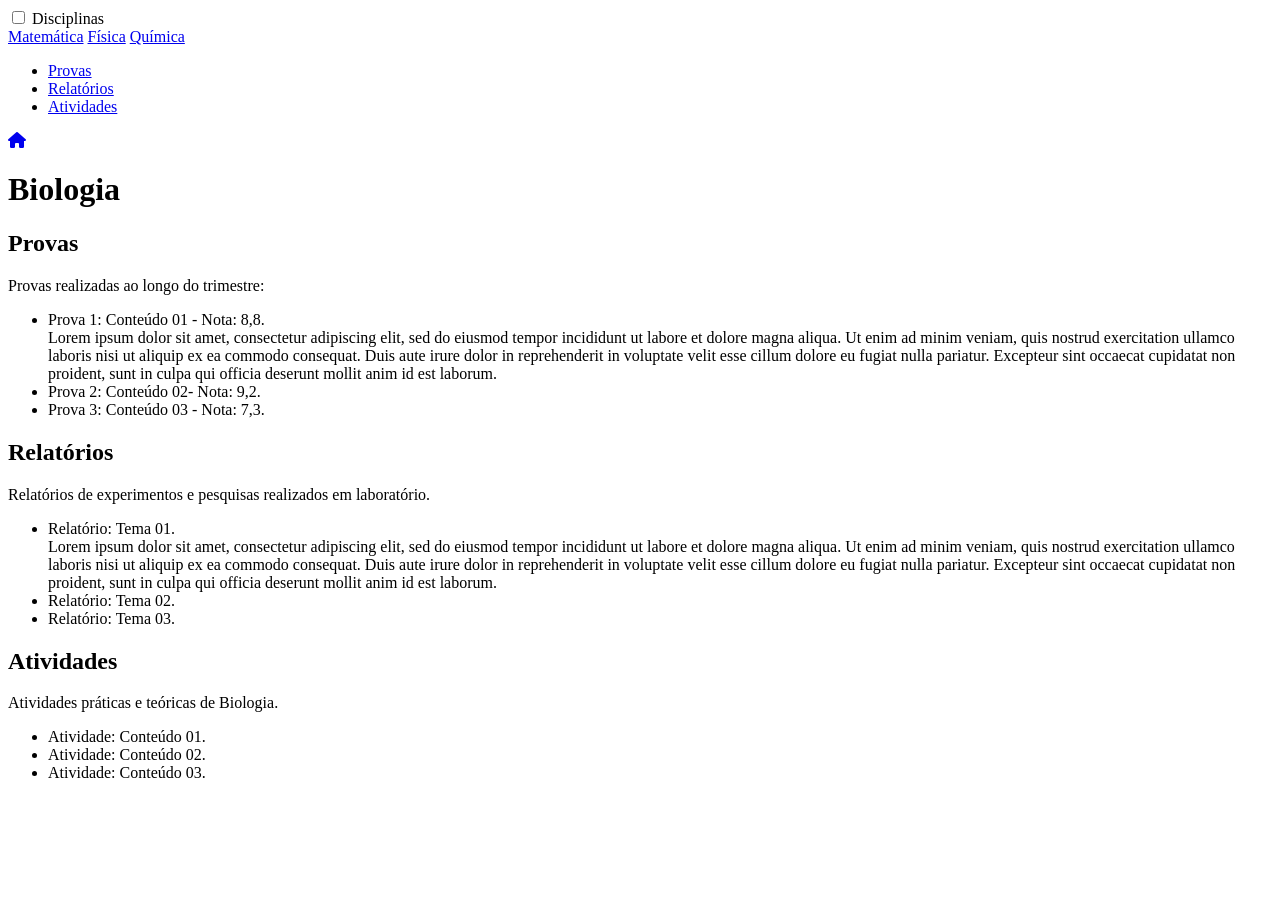
==== matemática.html @ 37b0cdff "th" ====
<!DOCTYPE html>
<html lang="pt-br">

<head>
    <meta charset="UTF-8">
    <meta http-equiv="X-UA-Compatible" content="IE=edge">
    <meta name="viewport" content="width=device-width, initial-scale=1.0">
    <title>Portfólio de Biologia</title>
    <link rel="stylesheet" href="biologia.css">
    <link rel="stylesheet" href="https://cdnjs.cloudflare.com/ajax/libs/font-awesome/6.7.2/css/all.min.css"
        integrity="sha512-Evv84Mr4kqVGRNSgIGL/F/aIDqQb7xQ2vcrdIwxfjThSH8CSR7PBEakCr51Ck+w+/U6swU2Im1vVX0SVk9ABhg=="
        crossorigin="anonymous" referrerpolicy="no-referrer" />
    <link href="https://fonts.googleapis.com/icon?family=Material+Icons" rel="stylesheet">

</head>

<body>
    <header>

        <div class="menu-disciplina">
            <input type="checkbox" id="menu-toggle">
            <label for="menu-toggle" class="botao-disciplinas">Disciplinas</label>
            <div class="lista-vertical">
                <a href="#">Matemática</a>
                <a href="#">Física</a>
                <a href="#">Química</a>
            </div>
        </div>


        <div class="links-principais">
            <ul class="lista-horizontal">
                <li><a href="#provas">Provas</a></li>
                <li><a href="#relatorios">Relatórios</a></li>
                <li><a href="#atividades">Atividades</a></li>
            </ul>
        </div>
    </header>
    <main>
        <div class="home">
            <a href="./index.html"><i class="fa-solid fa-house"></i></a>
        </div>
        <h1>Biologia</h1>
        <section class="biologia-container">
            <div id="provas" class="conteudo">
                <h2>Provas</h2>
                <p>Provas realizadas ao longo do trimestre:</p>
                <ul>
                    <li>Prova 1: Conteúdo 01 - Nota: 8,8.<span class="block"> <br>Lorem ipsum dolor sit amet, consectetur adipiscing
                            elit, sed do eiusmod tempor incididunt ut labore et dolore magna aliqua. Ut enim ad minim
                            veniam, quis nostrud exercitation ullamco laboris nisi ut aliquip ex ea commodo consequat.
                            Duis aute irure dolor in reprehenderit in voluptate velit esse cillum dolore eu fugiat nulla
                            pariatur. Excepteur sint occaecat cupidatat non proident, sunt in culpa qui officia deserunt
                            mollit anim id est laborum.</span>
                    </li>
                    <li>Prova 2: Conteúdo 02- Nota: 9,2.</li>
                    <li>Prova 3: Conteúdo 03 - Nota: 7,3.</li>
                </ul>
            </div>
            <div id="relatorios" class="conteudo">
                <h2>Relatórios</h2>
                <p>Relatórios de experimentos e pesquisas realizados em laboratório.</p>
                <ul>
                    <li>Relatório: Tema 01. <span class="opacidade"> <br>Lorem ipsum dolor sit amet, consectetur adipiscing
                        elit, sed do eiusmod tempor incididunt ut labore et dolore magna aliqua. Ut enim ad minim
                        veniam, quis nostrud exercitation ullamco laboris nisi ut aliquip ex ea commodo consequat.
                        Duis aute irure dolor in reprehenderit in voluptate velit esse cillum dolore eu fugiat nulla
                        pariatur. Excepteur sint occaecat cupidatat non proident, sunt in culpa qui officia deserunt
                        mollit anim id est laborum.</span></li>
                    <li>Relatório: Tema 02.</li>
                    <li>Relatório: Tema 03.</li>
                </ul>
            </div>
            <div id="atividades" class="conteudo">
                <h2>Atividades</h2>
                <p>Atividades práticas e teóricas de Biologia.</p>
                <ul>
                    <li>Atividade: Conteúdo 01.</li>
                    <li>Atividade: Conteúdo 02.</li>
                    <li>Atividade: Conteúdo 03.</li>
                </ul>
            </div>
        </section>
    </main>
    <footer></footer>
</body>

</html>
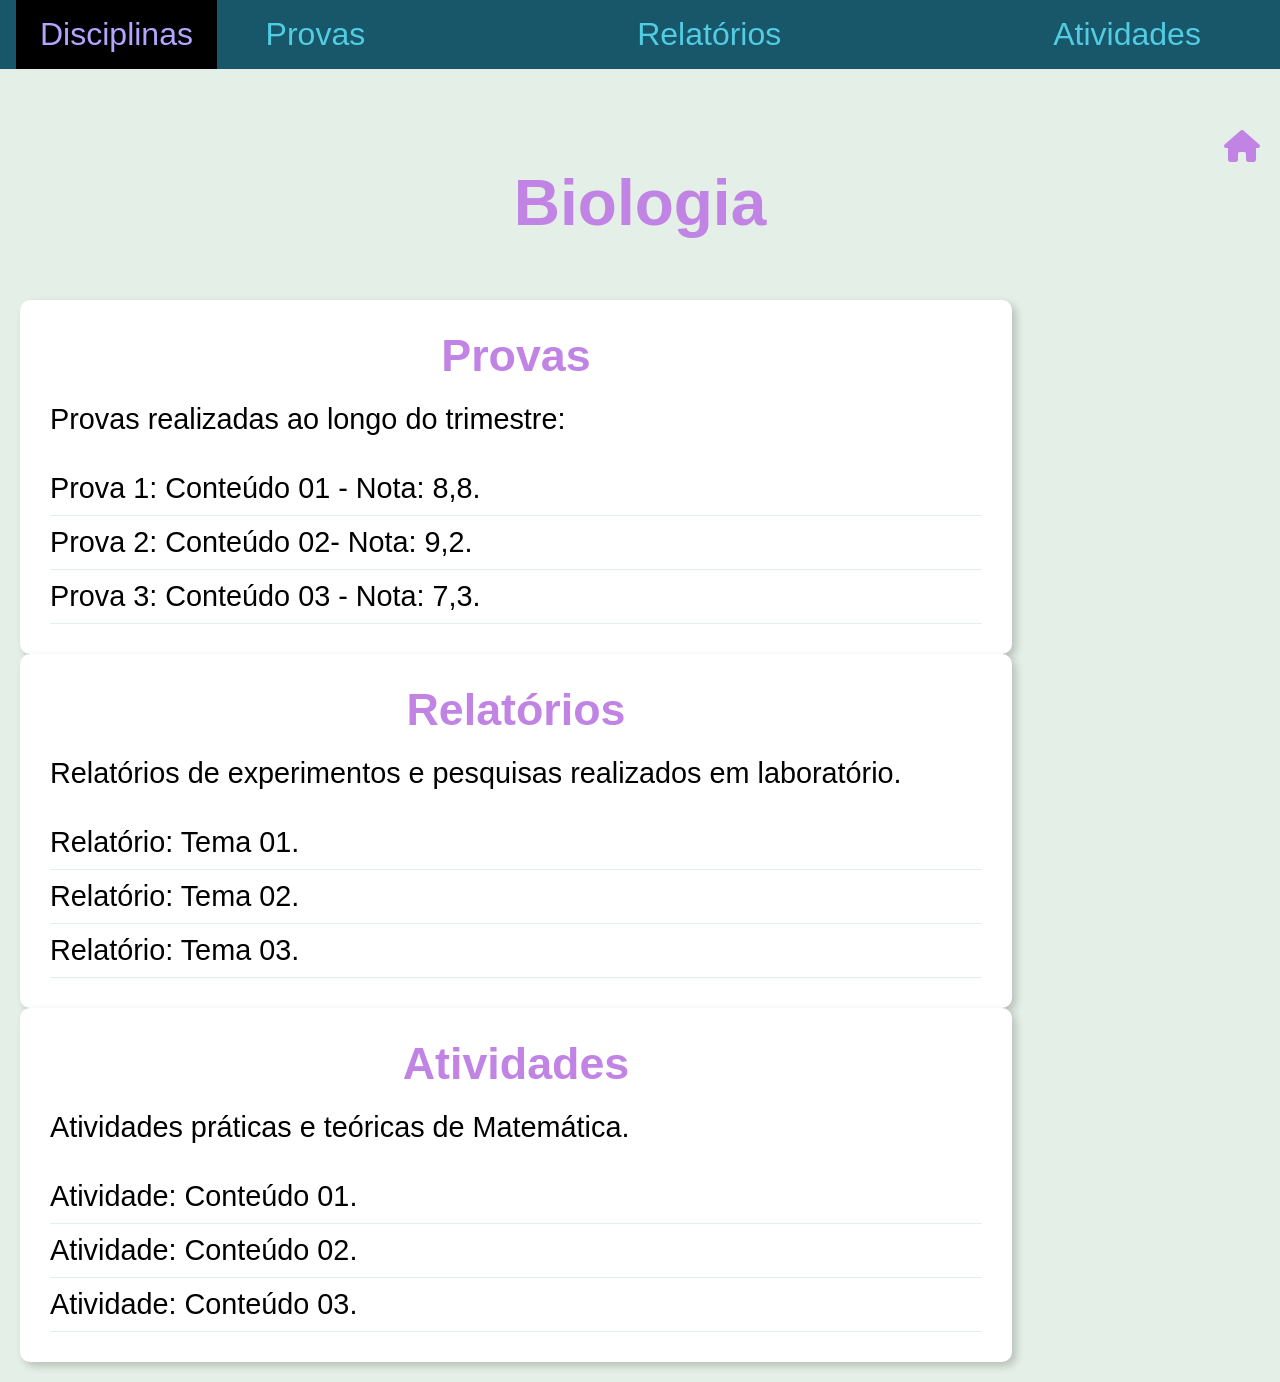
==== commit 19907097: "ghm" ====
--- a/matemática.html
+++ b/matemática.html
@@ -5,8 +5,8 @@
     <meta charset="UTF-8">
     <meta http-equiv="X-UA-Compatible" content="IE=edge">
     <meta name="viewport" content="width=device-width, initial-scale=1.0">
-    <title>Portfólio de Biologia</title>
-    <link rel="stylesheet" href="biologia.css">
+    <title>Portfólio de Matemática</title>
+    <link rel="stylesheet" href="matemática.css">
     <link rel="stylesheet" href="https://cdnjs.cloudflare.com/ajax/libs/font-awesome/6.7.2/css/all.min.css"
         integrity="sha512-Evv84Mr4kqVGRNSgIGL/F/aIDqQb7xQ2vcrdIwxfjThSH8CSR7PBEakCr51Ck+w+/U6swU2Im1vVX0SVk9ABhg=="
         crossorigin="anonymous" referrerpolicy="no-referrer" />
@@ -41,7 +41,7 @@
             <a href="./index.html"><i class="fa-solid fa-house"></i></a>
         </div>
         <h1>Biologia</h1>
-        <section class="biologia-container">
+        <section class="matemática">
             <div id="provas" class="conteudo">
                 <h2>Provas</h2>
                 <p>Provas realizadas ao longo do trimestre:</p>
@@ -73,7 +73,7 @@
             </div>
             <div id="atividades" class="conteudo">
                 <h2>Atividades</h2>
-                <p>Atividades práticas e teóricas de Biologia.</p>
+                <p>Atividades práticas e teóricas de Matemática.</p>
                 <ul>
                     <li>Atividade: Conteúdo 01.</li>
                     <li>Atividade: Conteúdo 02.</li>
--- a/matemática.css
+++ b/matemática.css
@@ -0,0 +1,220 @@
+* {
+    margin: 0;
+    padding: 0;
+    box-sizing: border-box;
+}
+
+:root {
+   --preto: #000000;
+    --marinho: #185669;
+    --amarelo-claro:#51cce2;
+    --roxo-claro:#B2A5FF;
+    --verde: #c184e4;
+    --azul-claro: #E4EFE7;
+    --branco: #FFFFFF;
+    --marron-claro: #FAF1E6;
+}
+
+body {
+    height: 100vh;
+    box-sizing: border-box;
+    background-color: var(--azul-claro);
+    color: var(--amarelo-claro);
+    font-size: 16px;
+    font-family: Arial, Helvetica, sans-serif;
+}
+
+header {
+    display: flex;
+    width: 100%;
+    background-color: var(--marinho);
+    padding: 1rem;
+    position: relative;
+    justify-content: center;
+}
+
+
+.menu-disciplina {
+    width: 20%;
+    display: inline-block;
+}
+
+.botao-disciplinas {
+    cursor: pointer;
+    font-size: 2rem;
+    background: none;
+    background-color: var(--preto);
+    border: none;
+    padding: 1.05rem 1.5rem;
+    color: var(--roxo-claro);
+}
+
+#menu-toggle {
+    display: none;
+}
+
+.lista-vertical {
+    display: none;
+    position: absolute;
+    background-color: var(--roxo-claro);
+    box-shadow: 0 2px 5px var(--marinho);
+    min-width: 190px;
+    z-index: 1;
+    left: 1rem;
+    top: 100%;
+}
+
+.lista-vertical a {
+    color: var(--preto);
+    padding: 0.75rem 1rem;
+    text-decoration: none;
+    font-size: 2rem;
+    display: block;
+    text-align: center;
+}
+
+.lista-vertical a:hover {
+    background-color: var(--amarelo-claro);
+}
+
+#menu-toggle:checked~.lista-vertical {
+    display: block;
+}
+
+#menu-toggle:checked+.botao-disciplinas {
+    background-color: var(--amarelo-claro);
+}
+
+.links-principais {
+    width: 80%;
+    display: flex;
+    justify-content: space-between;
+    align-items: center;
+}
+
+
+.lista-horizontal {
+    list-style: none;
+    display: flex;
+    font-size: 2rem;
+    gap: 17rem;
+}
+
+
+.lista-horizontal a {
+    text-decoration: none;
+    color: var(--amarelo-claro);
+}
+
+.lista-horizontal a:hover {
+    color: var(--preto);
+}
+
+main {
+    margin: 40px auto;
+    padding: 20px;
+}
+
+h1 {
+    text-align: center;
+    color: var(--verde);
+    margin-bottom: 60px;
+    font-size: 4rem;
+}
+
+.matemática-container {
+    display: flex;
+    flex-direction: column;
+    justify-content: space-between;
+    align-items: center;
+    gap: 50px;
+    flex-wrap: wrap;
+}
+
+.conteudo {
+    background-color: var(--branco);
+    border-radius: 10px;
+    padding: 30px;
+    width: 80%;
+    min-width: 280px;
+    box-shadow: 4px 4px 8px rgba(0, 0, 0, 0.2);
+    transition: transform 0.3s ease, box-shadow 0.3s ease;
+}
+
+.conteudo:hover {
+    transform: translateY(-10px) scale(1.05);
+    box-shadow: 0 0 0 25px rgba(0, 0, 0, 0.2);
+}
+
+.conteudo h2 {
+    display: flex;
+    justify-content: center;
+    color: var(--verde);
+    margin-bottom: 15px;
+    font-size: 2.8rem;
+}
+
+.conteudo p {
+    line-height: 1.6;
+    color: var(--preto);
+    margin-bottom: 20px;
+    font-size: 1.8rem;
+}
+
+.conteudo ul {
+    list-style-type: none;
+    font-size: 1.8rem;
+}
+
+.conteudo ul li {
+    padding: 10px 0;
+    border-bottom: 1px solid var(--azul-claro);
+    transition: transform 0.5s ease;
+    color: var(--preto);
+}
+
+.conteudo ul li:hover {
+    transform: translateX(10px);
+    color: var(--verde);
+}
+
+.home {
+    display: flex;
+    justify-content: flex-end;
+}
+
+.home a {
+    font-size: 2rem;
+    color: var(--verde);
+}
+
+.conteudo ul li .block {
+    display: none;
+}
+
+.conteudo ul li:hover .block {
+    display: block;
+    text-align: justify;
+    color: var(--marinho);
+    margin-bottom: 5px;
+}
+
+.opacidade {
+    display: block;
+    opacity: 0;
+    max-height: 0;
+    overflow: hidden;
+    transition: opacity 1.5s ease, max-height 1.5s ease;
+    color: var(--marinho);
+    text-align: justify;
+    margin: 0;
+    padding: 0;
+}
+
+.conteudo ul li:hover .opacidade {
+    opacity: 1;
+    max-height: 320px;
+    text-align: justify;
+    color: var(--marinho);
+    margin-bottom: 5px;
+}
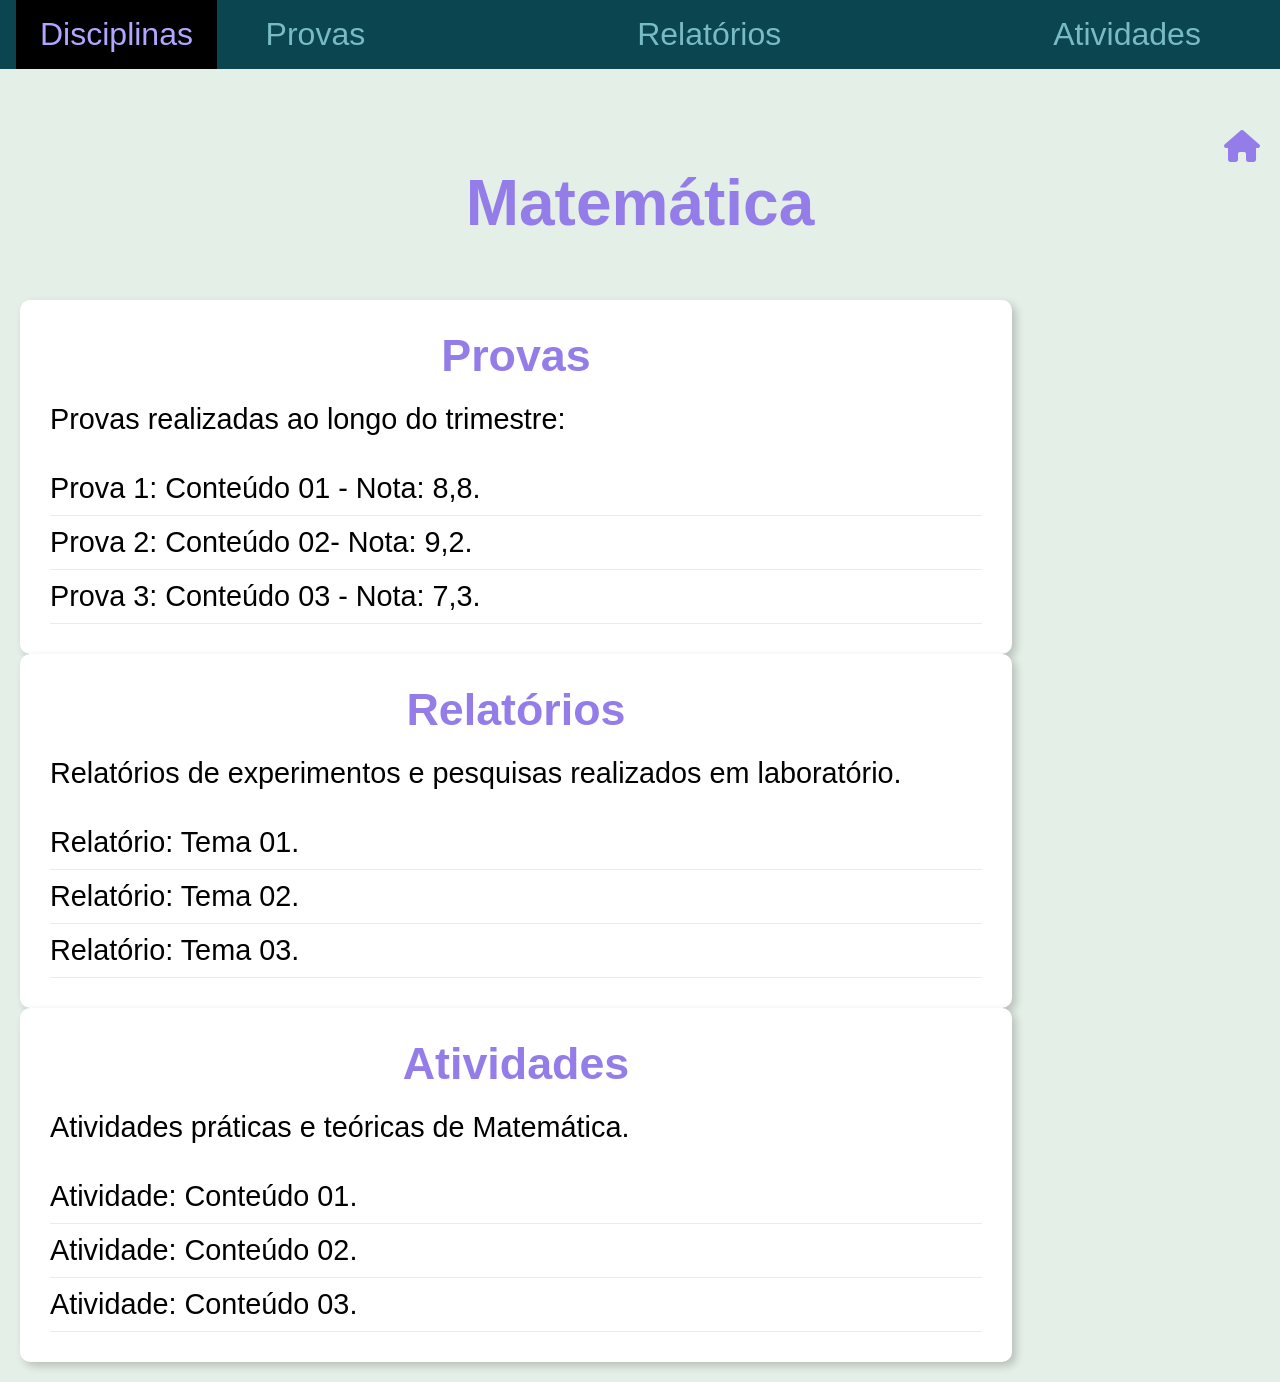
==== commit 4127ea45: "g" ====
--- a/matemática.html
+++ b/matemática.html
@@ -5,7 +5,7 @@
     <meta charset="UTF-8">
     <meta http-equiv="X-UA-Compatible" content="IE=edge">
     <meta name="viewport" content="width=device-width, initial-scale=1.0">
-    <title>Portfólio de Matemática</title>
+    <title>Portfólio de Biologia</title>
     <link rel="stylesheet" href="matemática.css">
     <link rel="stylesheet" href="https://cdnjs.cloudflare.com/ajax/libs/font-awesome/6.7.2/css/all.min.css"
         integrity="sha512-Evv84Mr4kqVGRNSgIGL/F/aIDqQb7xQ2vcrdIwxfjThSH8CSR7PBEakCr51Ck+w+/U6swU2Im1vVX0SVk9ABhg=="
@@ -40,8 +40,8 @@
         <div class="home">
             <a href="./index.html"><i class="fa-solid fa-house"></i></a>
         </div>
-        <h1>Biologia</h1>
-        <section class="matemática">
+        <h1>Matemática</h1>
+        <section class="matemática-container">
             <div id="provas" class="conteudo">
                 <h2>Provas</h2>
                 <p>Provas realizadas ao longo do trimestre:</p>
--- a/matemática.css
+++ b/matemática.css
@@ -5,11 +5,11 @@
 }
 
 :root {
-   --preto: #000000;
-    --marinho: #185669;
-    --amarelo-claro:#51cce2;
-    --roxo-claro:#B2A5FF;
-    --verde: #c184e4;
+    --preto: #000000;
+    --marinho: #0a4550;
+    --amarelo-claro: #78bbc4;
+    --roxo-claro: #B2A5FF;
+    --verde: #957de9;
     --azul-claro: #E4EFE7;
     --branco: #FFFFFF;
     --marron-claro: #FAF1E6;
@@ -122,7 +122,7 @@
     font-size: 4rem;
 }
 
-.matemática-container {
+.biologia-container {
     display: flex;
     flex-direction: column;
     justify-content: space-between;
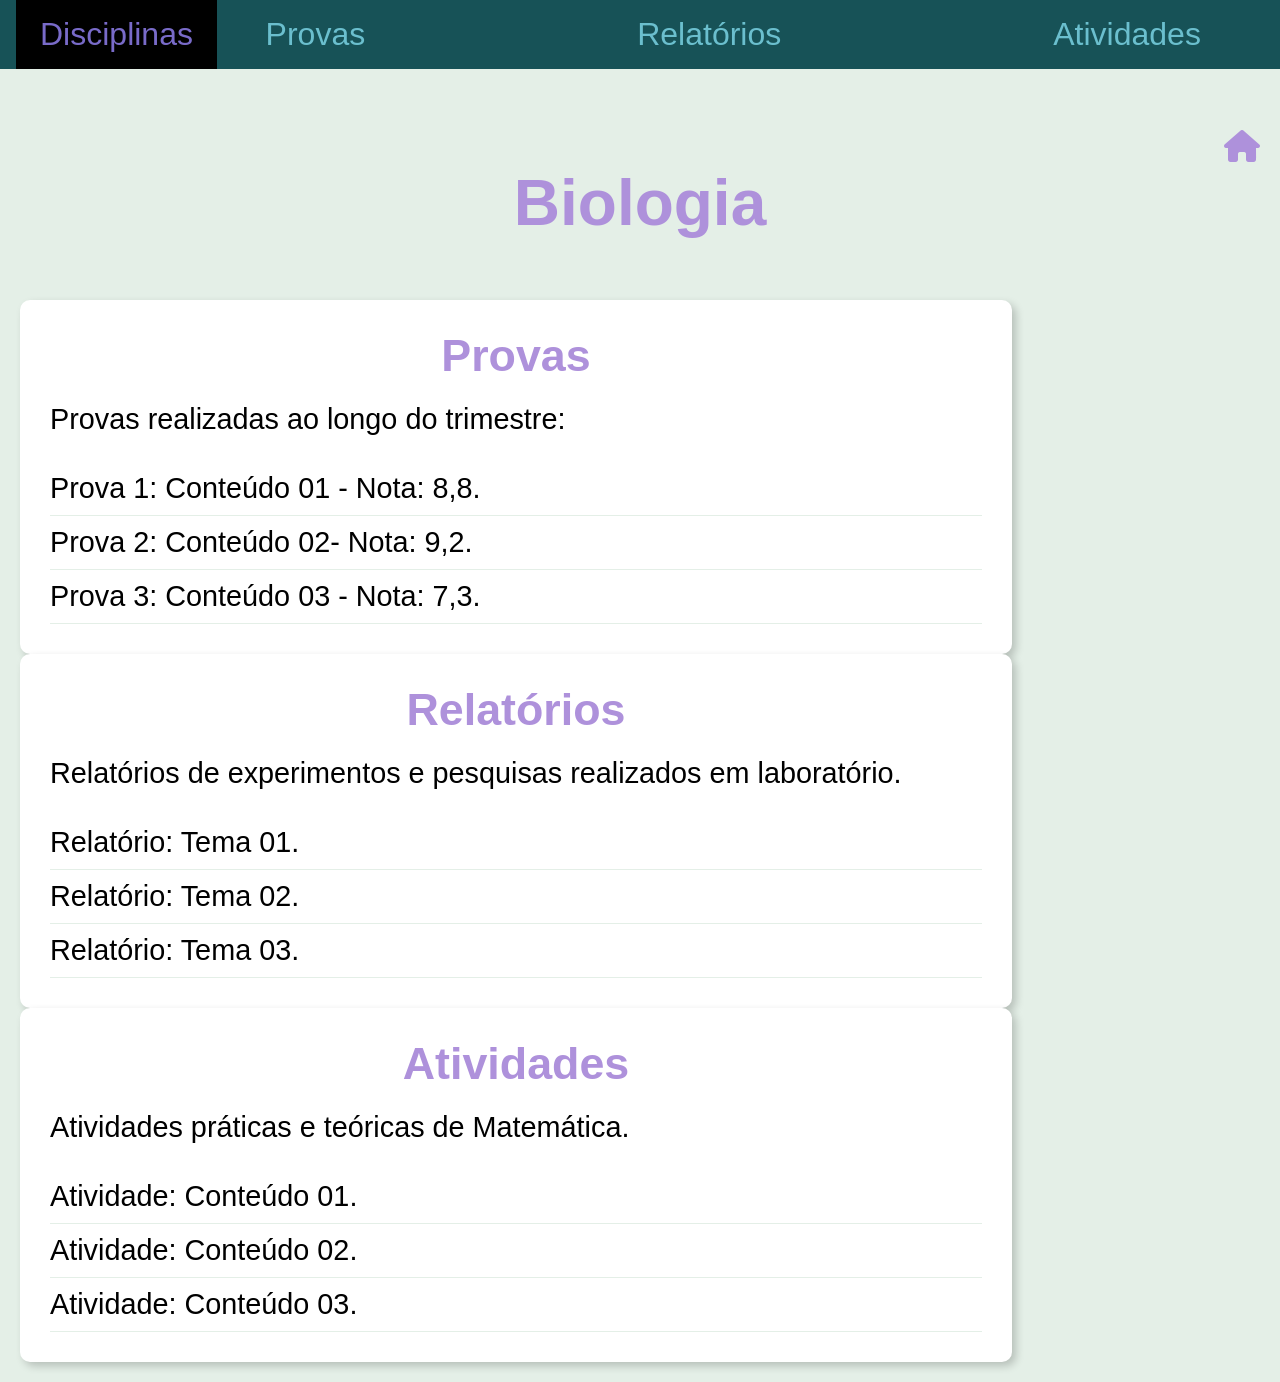
==== commit 92ad3900: "gb" ====
--- a/matemática.html
+++ b/matemática.html
@@ -5,7 +5,7 @@
     <meta charset="UTF-8">
     <meta http-equiv="X-UA-Compatible" content="IE=edge">
     <meta name="viewport" content="width=device-width, initial-scale=1.0">
-    <title>Portfólio de Biologia</title>
+    <title>Portfólio de Matemática</title>
     <link rel="stylesheet" href="matemática.css">
     <link rel="stylesheet" href="https://cdnjs.cloudflare.com/ajax/libs/font-awesome/6.7.2/css/all.min.css"
         integrity="sha512-Evv84Mr4kqVGRNSgIGL/F/aIDqQb7xQ2vcrdIwxfjThSH8CSR7PBEakCr51Ck+w+/U6swU2Im1vVX0SVk9ABhg=="
@@ -21,7 +21,7 @@
             <input type="checkbox" id="menu-toggle">
             <label for="menu-toggle" class="botao-disciplinas">Disciplinas</label>
             <div class="lista-vertical">
-                <a href="#">Matemática</a>
+                <a href="biologia.html">Biologia</a>
                 <a href="#">Física</a>
                 <a href="#">Química</a>
             </div>
@@ -40,7 +40,7 @@
         <div class="home">
             <a href="./index.html"><i class="fa-solid fa-house"></i></a>
         </div>
-        <h1>Matemática</h1>
+        <h1>Biologia</h1>
         <section class="matemática-container">
             <div id="provas" class="conteudo">
                 <h2>Provas</h2>
--- a/matemática.css
+++ b/matemática.css
@@ -6,10 +6,10 @@
 
 :root {
     --preto: #000000;
-    --marinho: #0a4550;
-    --amarelo-claro: #78bbc4;
-    --roxo-claro: #B2A5FF;
-    --verde: #957de9;
+    --marinho: #175257;
+    --amarelo-claro: #6bbfce;
+    --roxo-claro: #796bc9;
+    --verde: #ae91db;
     --azul-claro: #E4EFE7;
     --branco: #FFFFFF;
     --marron-claro: #FAF1E6;
